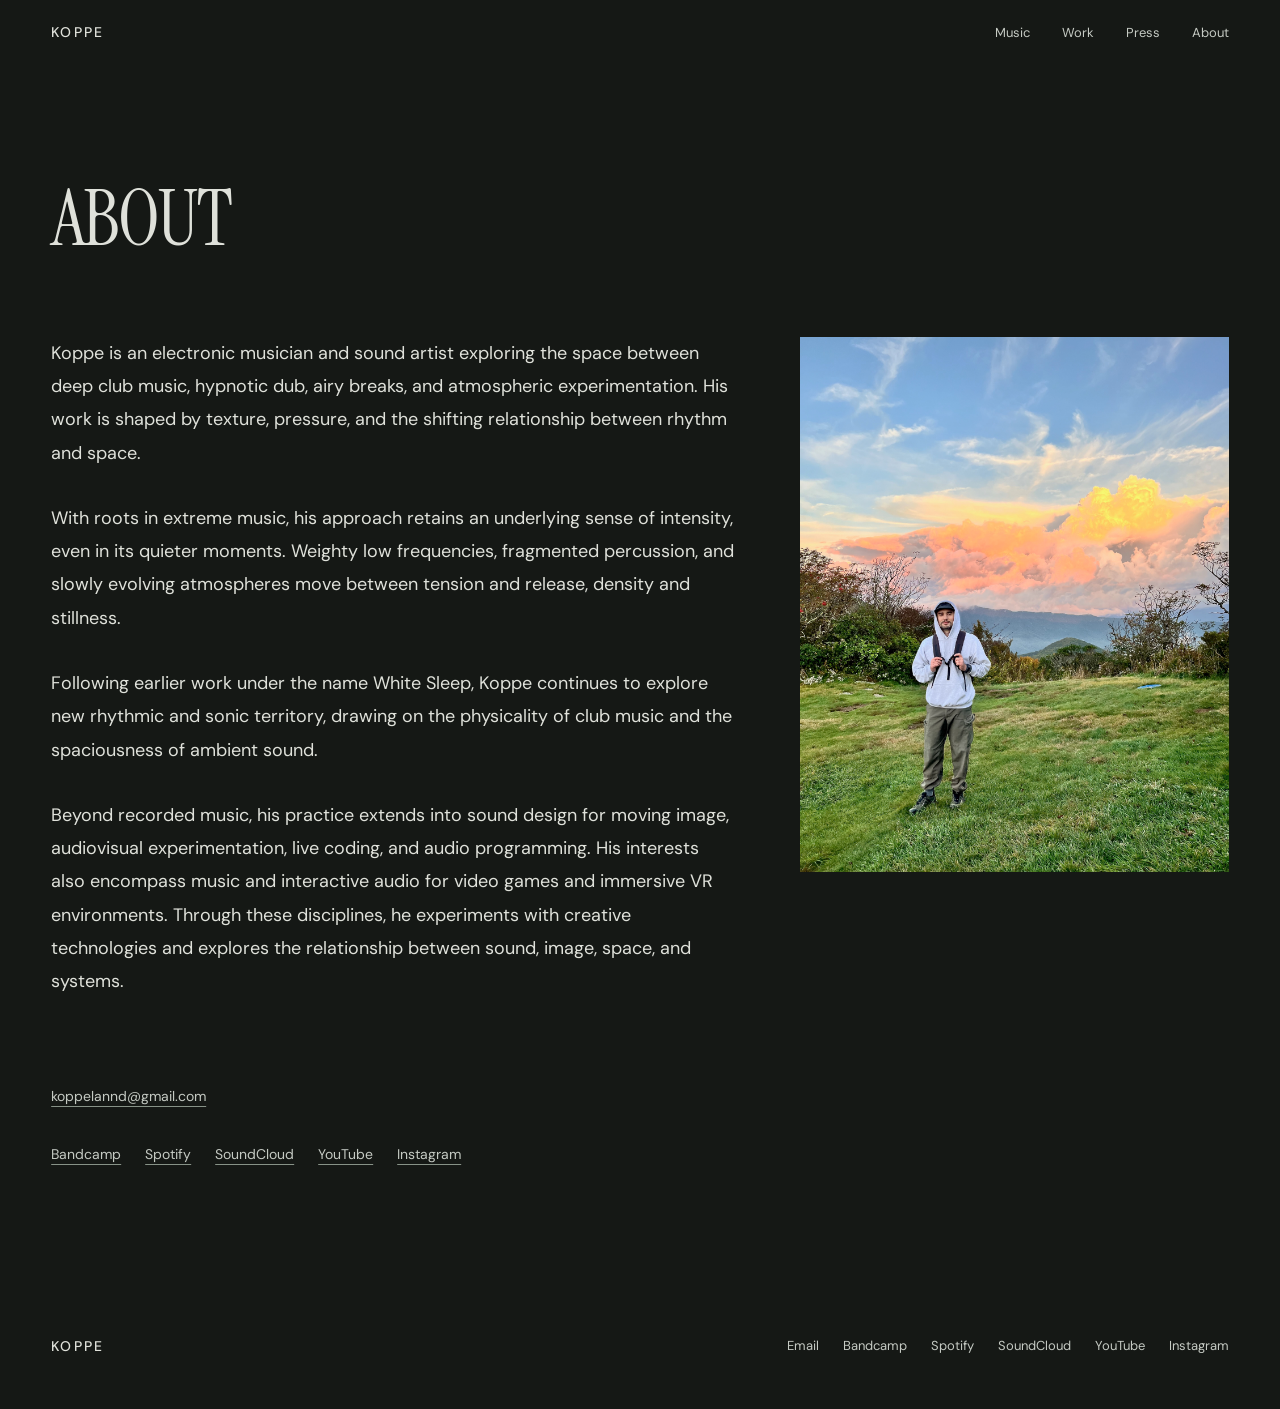
==== about/index.html @ 9ff7ba75 "Publish Koppe website" ====
<!DOCTYPE html><html lang="en" data-astro-cid-ta2fbyqs><head><meta charset="utf-8"><meta name="viewport" content="width=device-width, initial-scale=1"><meta name="generator" content="Astro v7.3.8"><meta name="description" content="About Koppe, electronic musician and sound artist."><title>About — Koppe</title><link rel="preconnect" href="https://fonts.googleapis.com"><link rel="preconnect" href="https://fonts.gstatic.com" crossorigin><link href="https://fonts.googleapis.com/css2?family=DM+Sans:wght@400;500&amp;family=IBM+Plex+Mono:wght@400&amp;family=Instrument+Serif&amp;display=swap" rel="stylesheet"><style>.work-item[data-astro-cid-nen7h5rs]{position:relative}.desktop-nav[data-astro-cid-nen7h5rs] .work-submenu[data-astro-cid-nen7h5rs]{background:var(--deep-peat);flex-direction:column;gap:0;min-width:10rem;padding:.5rem 1rem;display:none;position:absolute;top:100%;left:-1rem}.work-item[data-astro-cid-nen7h5rs]:hover .work-submenu[data-astro-cid-nen7h5rs],.work-item[data-astro-cid-nen7h5rs]:focus-within .work-submenu[data-astro-cid-nen7h5rs]{display:flex}.work-item[data-astro-cid-nen7h5rs].submenu-dismissed .work-submenu[data-astro-cid-nen7h5rs]{display:none}.mobile-menu[data-astro-cid-nen7h5rs] .mobile-work-links[data-astro-cid-nen7h5rs]{gap:0;padding-left:1rem}.site-footer[data-astro-cid-jo6i4kqk]{max-width:88rem;padding:2rem var(--page-gutter) 2.5rem;flex-wrap:wrap;justify-content:space-between;align-items:center;gap:1rem 3rem;margin-inline:auto;display:flex}.footer-wordmark[data-astro-cid-jo6i4kqk]{letter-spacing:.16em;padding-block:.875rem;font-size:.875rem;font-weight:500}nav[data-astro-cid-jo6i4kqk] ul[data-astro-cid-jo6i4kqk]{flex-wrap:wrap;gap:.25rem 1.5rem}nav[data-astro-cid-jo6i4kqk] a[data-astro-cid-jo6i4kqk]{min-height:44px}.visually-hidden[data-astro-cid-jo6i4kqk]{clip-path:inset(50%);white-space:nowrap;border:0;width:1px;height:1px;margin:-1px;padding:0;position:absolute;overflow:hidden}@media (width<=40rem){.site-footer[data-astro-cid-jo6i4kqk]{flex-direction:column;align-items:flex-start;gap:.5rem}}:root{color-scheme:dark;--deep-peat:#151815;--pine-black:#18211d;--cold-lake:#526562;--lichen:#879287;--fog:#c5cac3;--bone:#dfe1da;--muted-earth:#625f51;--font-display:"Instrument Serif", Georgia, serif;--font-body:"DM Sans", sans-serif;--font-mono:"IBM Plex Mono", monospace;--page-gutter:clamp(1.25rem, 4vw, 4rem);--header-height:4rem;font-family:var(--font-body);background:var(--deep-peat);color:var(--bone)}*{box-sizing:border-box}body{margin:0}a{color:inherit;text-decoration:none}a:visited{color:inherit}a:hover{color:var(--lichen)}a:focus-visible,summary:focus-visible{outline:2px solid var(--fog);outline-offset:5px}::selection{background:var(--cold-lake);color:var(--bone)}.skip-link{top:.75rem;left:var(--page-gutter);z-index:20;background:var(--pine-black);padding:.75rem 1rem;position:fixed;transform:translateY(-200%)}.skip-link:focus{transform:translateY(0)}main{scroll-margin-top:var(--header-height)}.site-header{z-index:10;min-height:var(--header-height);padding-inline:var(--page-gutter);background:var(--deep-peat);justify-content:space-between;align-items:center;display:flex;position:sticky;top:0}.wordmark{letter-spacing:.16em;padding-block:.75rem;font-size:.875rem;font-weight:500}nav ul{gap:2rem;margin:0;padding:0;list-style:none;display:flex}nav a{color:var(--fog);padding-block:.875rem;font-size:.8125rem;display:block}.mobile-menu{display:none}.hero{min-height:clamp(32rem,78svh,60rem);padding:6rem var(--page-gutter) 7rem;text-align:center;place-items:center;display:grid}.hero h1{font-family:var(--font-display);letter-spacing:-.025em;margin:0;font-size:clamp(5rem,17vw,17rem);font-weight:400;line-height:.95}.hero p{color:var(--fog);letter-spacing:.12em;margin:2rem 0 0;font-size:clamp(.875rem,1.2vw,1rem)}.landscape{margin:0}.landscape img{width:100%;height:auto;display:block}@media (width<=40rem){:root{--header-height:3.5rem}.desktop-nav{display:none}.mobile-menu{display:block}.mobile-menu summary{cursor:pointer;min-height:44px;color:var(--fog);align-items:center;gap:.75rem;font-size:.8125rem;list-style:none;display:flex}.mobile-menu summary::-webkit-details-marker{display:none}.mobile-menu summary span{font-size:1.125rem}.mobile-menu[open] summary span{transform:rotate(45deg)}.mobile-menu nav{padding:.75rem var(--page-gutter) 1.25rem;background:var(--deep-peat);border-bottom:1px solid #c5cac31a;position:absolute;inset:100% 0 auto}.mobile-menu ul{flex-direction:column;gap:.25rem}.mobile-menu a{min-height:44px}.hero{min-height:72svh;padding-block:6rem}.hero p{letter-spacing:.08em;margin-top:1.5rem}}@media (prefers-reduced-motion:reduce){*,:before,:after{scroll-behavior:auto!important}}
.about-page[data-astro-cid-ta2fbyqs]{max-width:88rem;padding:clamp(4rem, 9vw, 9rem) var(--page-gutter);margin-inline:auto}h1[data-astro-cid-ta2fbyqs]{font-family:var(--font-display);letter-spacing:-.025em;margin:0 0 clamp(3rem,6vw,6rem);font-size:clamp(2.5rem,6vw,6rem);font-weight:400;line-height:1.05}.biography[data-astro-cid-ta2fbyqs]{max-width:65ch;font-size:clamp(1rem,1.5vw,1.125rem);line-height:1.85}.about-layout[data-astro-cid-ta2fbyqs]{grid-template-columns:minmax(0,1fr);align-items:start;gap:clamp(2.5rem,5vw,5rem);display:grid}.portrait[data-astro-cid-ta2fbyqs]{aspect-ratio:4/5;object-fit:cover;object-position:40% 70%;width:100%;max-width:26rem;height:auto;display:block}@media (width>=56rem){.about-layout[data-astro-cid-ta2fbyqs]{grid-template-columns:minmax(0,1.6fr) minmax(0,1fr)}.biography[data-astro-cid-ta2fbyqs]{grid-area:1/1}.portrait[data-astro-cid-ta2fbyqs]{grid-area:1/2;max-width:none}}.biography[data-astro-cid-ta2fbyqs] p[data-astro-cid-ta2fbyqs]{margin:0 0 2rem}.biography[data-astro-cid-ta2fbyqs] p[data-astro-cid-ta2fbyqs]:last-child{margin-bottom:0}.contact[data-astro-cid-ta2fbyqs]{margin-top:clamp(3rem,6vw,5rem)}.contact[data-astro-cid-ta2fbyqs] a[data-astro-cid-ta2fbyqs]{color:var(--fog);text-decoration:underline;text-decoration-color:var(--lichen);text-underline-offset:.35em;padding-block:.75rem;font-size:.875rem;display:inline-block}.contact[data-astro-cid-ta2fbyqs] a[data-astro-cid-ta2fbyqs]:hover{color:var(--lichen)}.profile-links[data-astro-cid-ta2fbyqs]{flex-wrap:wrap;gap:.25rem 1.5rem;margin:1rem 0 0;padding:0;list-style:none;display:flex}.visually-hidden[data-astro-cid-ta2fbyqs]{clip-path:inset(50%);white-space:nowrap;border:0;width:1px;height:1px;margin:-1px;padding:0;position:absolute;overflow:hidden}
</style></head><body data-astro-cid-ta2fbyqs><a class="skip-link" href="#main" data-astro-cid-ta2fbyqs>Skip to content</a><header class="site-header" data-astro-cid-nen7h5rs><a class="wordmark" href="/" aria-label="Koppe home" data-astro-cid-nen7h5rs>KOPPE</a><nav class="desktop-nav" aria-label="Main navigation" data-astro-cid-nen7h5rs><ul data-astro-cid-nen7h5rs><li data-astro-cid-nen7h5rs><a href="/music/" data-astro-cid-nen7h5rs>Music</a></li><li class="work-item" data-astro-cid-nen7h5rs><a href="/work" data-astro-cid-nen7h5rs>Work</a><ul class="work-submenu" data-astro-cid-nen7h5rs><li data-astro-cid-nen7h5rs><a href="/work#sound-design" data-astro-cid-nen7h5rs>Sound Design</a></li><li data-astro-cid-nen7h5rs><a href="/work#audiovisual" data-astro-cid-nen7h5rs>Audiovisual</a></li></ul></li><li data-astro-cid-nen7h5rs><a href="/press/" data-astro-cid-nen7h5rs>Press</a></li><li data-astro-cid-nen7h5rs><a href="/about/" data-astro-cid-nen7h5rs>About</a></li></ul></nav><details class="mobile-menu" data-astro-cid-nen7h5rs><summary data-astro-cid-nen7h5rs>Menu <span aria-hidden="true" data-astro-cid-nen7h5rs>+</span></summary><nav aria-label="Main navigation" data-astro-cid-nen7h5rs><ul data-astro-cid-nen7h5rs><li data-astro-cid-nen7h5rs><a href="/music/" data-astro-cid-nen7h5rs>Music</a></li><li data-astro-cid-nen7h5rs><a href="/work" data-astro-cid-nen7h5rs>Work</a><ul class="mobile-work-links" data-astro-cid-nen7h5rs><li data-astro-cid-nen7h5rs><a href="/work#sound-design" data-astro-cid-nen7h5rs>Sound Design</a></li><li data-astro-cid-nen7h5rs><a href="/work#audiovisual" data-astro-cid-nen7h5rs>Audiovisual</a></li></ul></li><li data-astro-cid-nen7h5rs><a href="/press/" data-astro-cid-nen7h5rs>Press</a></li><li data-astro-cid-nen7h5rs><a href="/about/" data-astro-cid-nen7h5rs>About</a></li></ul></nav></details></header><script type="module">var e=document.querySelector(`.mobile-menu`);e?.addEventListener(`keydown`,t=>{t.key===`Escape`&&(e.open=!1,e.querySelector(`summary`)?.focus())});var t=document.querySelector(`.work-item`);t?.addEventListener(`keydown`,e=>{e.key===`Escape`&&(t.querySelector(`a`)?.focus(),t.classList.add(`submenu-dismissed`))}),t?.addEventListener(`mouseenter`,()=>t.classList.remove(`submenu-dismissed`)),t?.addEventListener(`focusin`,()=>t.classList.remove(`submenu-dismissed`));</script><main id="main" tabindex="-1" class="about-page" data-astro-cid-ta2fbyqs><h1 data-astro-cid-ta2fbyqs>ABOUT</h1><div class="about-layout" data-astro-cid-ta2fbyqs><img class="portrait" src="/images/about-portrait.jpg" width="3024" height="4032" alt="Koppe standing outdoors in front of a mountain ridge beneath sunset clouds." decoding="async" data-astro-cid-ta2fbyqs><div class="biography" data-astro-cid-ta2fbyqs><p data-astro-cid-ta2fbyqs>Koppe is an electronic musician and sound artist exploring the space between deep club music, hypnotic dub, airy breaks, and atmospheric experimentation. His work is shaped by texture, pressure, and the shifting relationship between rhythm and space.</p><p data-astro-cid-ta2fbyqs>With roots in extreme music, his approach retains an underlying sense of intensity, even in its quieter moments. Weighty low frequencies, fragmented percussion, and slowly evolving atmospheres move between tension and release, density and stillness.</p><p data-astro-cid-ta2fbyqs>Following earlier work under the name White Sleep, Koppe continues to explore new rhythmic and sonic territory, drawing on the physicality of club music and the spaciousness of ambient sound.</p><p data-astro-cid-ta2fbyqs>Beyond recorded music, his practice extends into sound design for moving image, audiovisual experimentation, live coding, and audio programming. His interests also encompass music and interactive audio for video games and immersive VR environments. Through these disciplines, he experiments with creative technologies and explores the relationship between sound, image, space, and systems.</p></div></div><div class="contact" data-astro-cid-ta2fbyqs><a class="email" href="mailto:koppelannd@gmail.com" data-astro-cid-ta2fbyqs>koppelannd@gmail.com</a><ul class="profile-links" aria-label="Official artist profiles" data-astro-cid-ta2fbyqs><li data-astro-cid-ta2fbyqs><a href="https://koppe-electronics.bandcamp.com" target="_blank" rel="noopener noreferrer" data-astro-cid-ta2fbyqs>Bandcamp<span class="visually-hidden" data-astro-cid-ta2fbyqs> (opens in a new tab)</span></a></li><li data-astro-cid-ta2fbyqs><a href="https://open.spotify.com/artist/2EowWQXM9nYbIZPmDAREkE" target="_blank" rel="noopener noreferrer" data-astro-cid-ta2fbyqs>Spotify<span class="visually-hidden" data-astro-cid-ta2fbyqs> (opens in a new tab)</span></a></li><li data-astro-cid-ta2fbyqs><a href="https://soundcloud.com/koppe_electronics" target="_blank" rel="noopener noreferrer" data-astro-cid-ta2fbyqs>SoundCloud<span class="visually-hidden" data-astro-cid-ta2fbyqs> (opens in a new tab)</span></a></li><li data-astro-cid-ta2fbyqs><a href="https://www.youtube.com/@Koppe_Electronics" target="_blank" rel="noopener noreferrer" data-astro-cid-ta2fbyqs>YouTube<span class="visually-hidden" data-astro-cid-ta2fbyqs> (opens in a new tab)</span></a></li><li data-astro-cid-ta2fbyqs><a href="https://www.instagram.com/koppe_electronics/" target="_blank" rel="noopener noreferrer" data-astro-cid-ta2fbyqs>Instagram<span class="visually-hidden" data-astro-cid-ta2fbyqs> (opens in a new tab)</span></a></li></ul></div></main><footer class="site-footer" data-astro-cid-jo6i4kqk><a class="footer-wordmark" href="/" aria-label="Koppe home" data-astro-cid-jo6i4kqk>KOPPE</a><nav aria-label="Contact and artist profiles" data-astro-cid-jo6i4kqk><ul data-astro-cid-jo6i4kqk><li data-astro-cid-jo6i4kqk><a href="mailto:koppelannd@gmail.com" data-astro-cid-jo6i4kqk>Email</a></li><li data-astro-cid-jo6i4kqk><a href="https://koppe-electronics.bandcamp.com" target="_blank" rel="noopener noreferrer" data-astro-cid-jo6i4kqk>Bandcamp<span class="visually-hidden" data-astro-cid-jo6i4kqk> (opens in a new tab)</span></a></li><li data-astro-cid-jo6i4kqk><a href="https://open.spotify.com/artist/2EowWQXM9nYbIZPmDAREkE" target="_blank" rel="noopener noreferrer" data-astro-cid-jo6i4kqk>Spotify<span class="visually-hidden" data-astro-cid-jo6i4kqk> (opens in a new tab)</span></a></li><li data-astro-cid-jo6i4kqk><a href="https://soundcloud.com/koppe_electronics" target="_blank" rel="noopener noreferrer" data-astro-cid-jo6i4kqk>SoundCloud<span class="visually-hidden" data-astro-cid-jo6i4kqk> (opens in a new tab)</span></a></li><li data-astro-cid-jo6i4kqk><a href="https://www.youtube.com/@Koppe_Electronics" target="_blank" rel="noopener noreferrer" data-astro-cid-jo6i4kqk>YouTube<span class="visually-hidden" data-astro-cid-jo6i4kqk> (opens in a new tab)</span></a></li><li data-astro-cid-jo6i4kqk><a href="https://www.instagram.com/koppe_electronics/" target="_blank" rel="noopener noreferrer" data-astro-cid-jo6i4kqk>Instagram<span class="visually-hidden" data-astro-cid-jo6i4kqk> (opens in a new tab)</span></a></li></ul></nav></footer></body></html>
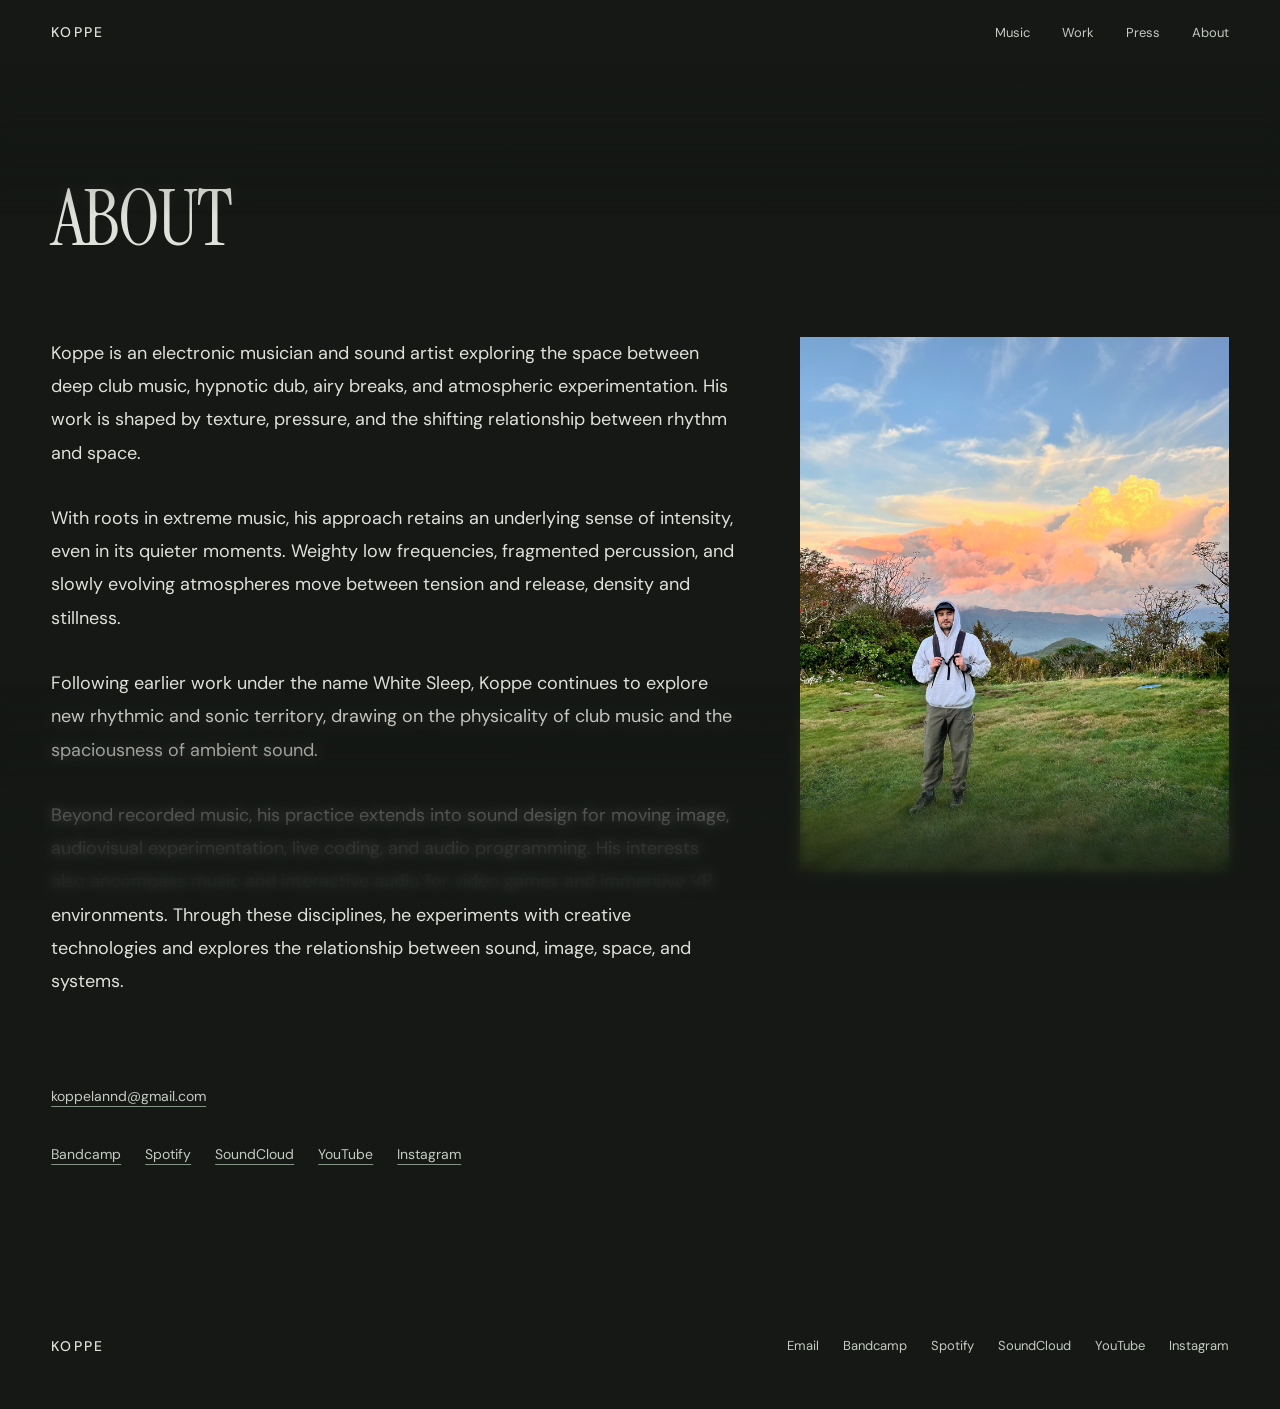
==== commit 280d2b1b: "Update Koppe website" ====
--- a/about/index.html
+++ b/about/index.html
@@ -1,3 +1,2 @@
-<!DOCTYPE html><html lang="en" data-astro-cid-ta2fbyqs><head><meta charset="utf-8"><meta name="viewport" content="width=device-width, initial-scale=1"><meta name="generator" content="Astro v7.3.8"><meta name="description" content="About Koppe, electronic musician and sound artist."><title>About — Koppe</title><link rel="preconnect" href="https://fonts.googleapis.com"><link rel="preconnect" href="https://fonts.gstatic.com" crossorigin><link href="https://fonts.googleapis.com/css2?family=DM+Sans:wght@400;500&amp;family=IBM+Plex+Mono:wght@400&amp;family=Instrument+Serif&amp;display=swap" rel="stylesheet"><style>.work-item[data-astro-cid-nen7h5rs]{position:relative}.desktop-nav[data-astro-cid-nen7h5rs] .work-submenu[data-astro-cid-nen7h5rs]{background:var(--deep-peat);flex-direction:column;gap:0;min-width:10rem;padding:.5rem 1rem;display:none;position:absolute;top:100%;left:-1rem}.work-item[data-astro-cid-nen7h5rs]:hover .work-submenu[data-astro-cid-nen7h5rs],.work-item[data-astro-cid-nen7h5rs]:focus-within .work-submenu[data-astro-cid-nen7h5rs]{display:flex}.work-item[data-astro-cid-nen7h5rs].submenu-dismissed .work-submenu[data-astro-cid-nen7h5rs]{display:none}.mobile-menu[data-astro-cid-nen7h5rs] .mobile-work-links[data-astro-cid-nen7h5rs]{gap:0;padding-left:1rem}.site-footer[data-astro-cid-jo6i4kqk]{max-width:88rem;padding:2rem var(--page-gutter) 2.5rem;flex-wrap:wrap;justify-content:space-between;align-items:center;gap:1rem 3rem;margin-inline:auto;display:flex}.footer-wordmark[data-astro-cid-jo6i4kqk]{letter-spacing:.16em;padding-block:.875rem;font-size:.875rem;font-weight:500}nav[data-astro-cid-jo6i4kqk] ul[data-astro-cid-jo6i4kqk]{flex-wrap:wrap;gap:.25rem 1.5rem}nav[data-astro-cid-jo6i4kqk] a[data-astro-cid-jo6i4kqk]{min-height:44px}.visually-hidden[data-astro-cid-jo6i4kqk]{clip-path:inset(50%);white-space:nowrap;border:0;width:1px;height:1px;margin:-1px;padding:0;position:absolute;overflow:hidden}@media (width<=40rem){.site-footer[data-astro-cid-jo6i4kqk]{flex-direction:column;align-items:flex-start;gap:.5rem}}:root{color-scheme:dark;--deep-peat:#151815;--pine-black:#18211d;--cold-lake:#526562;--lichen:#879287;--fog:#c5cac3;--bone:#dfe1da;--muted-earth:#625f51;--font-display:"Instrument Serif", Georgia, serif;--font-body:"DM Sans", sans-serif;--font-mono:"IBM Plex Mono", monospace;--page-gutter:clamp(1.25rem, 4vw, 4rem);--header-height:4rem;font-family:var(--font-body);background:var(--deep-peat);color:var(--bone)}*{box-sizing:border-box}body{margin:0}a{color:inherit;text-decoration:none}a:visited{color:inherit}a:hover{color:var(--lichen)}a:focus-visible,summary:focus-visible{outline:2px solid var(--fog);outline-offset:5px}::selection{background:var(--cold-lake);color:var(--bone)}.skip-link{top:.75rem;left:var(--page-gutter);z-index:20;background:var(--pine-black);padding:.75rem 1rem;position:fixed;transform:translateY(-200%)}.skip-link:focus{transform:translateY(0)}main{scroll-margin-top:var(--header-height)}.site-header{z-index:10;min-height:var(--header-height);padding-inline:var(--page-gutter);background:var(--deep-peat);justify-content:space-between;align-items:center;display:flex;position:sticky;top:0}.wordmark{letter-spacing:.16em;padding-block:.75rem;font-size:.875rem;font-weight:500}nav ul{gap:2rem;margin:0;padding:0;list-style:none;display:flex}nav a{color:var(--fog);padding-block:.875rem;font-size:.8125rem;display:block}.mobile-menu{display:none}.hero{min-height:clamp(32rem,78svh,60rem);padding:6rem var(--page-gutter) 7rem;text-align:center;place-items:center;display:grid}.hero h1{font-family:var(--font-display);letter-spacing:-.025em;margin:0;font-size:clamp(5rem,17vw,17rem);font-weight:400;line-height:.95}.hero p{color:var(--fog);letter-spacing:.12em;margin:2rem 0 0;font-size:clamp(.875rem,1.2vw,1rem)}.landscape{margin:0}.landscape img{width:100%;height:auto;display:block}@media (width<=40rem){:root{--header-height:3.5rem}.desktop-nav{display:none}.mobile-menu{display:block}.mobile-menu summary{cursor:pointer;min-height:44px;color:var(--fog);align-items:center;gap:.75rem;font-size:.8125rem;list-style:none;display:flex}.mobile-menu summary::-webkit-details-marker{display:none}.mobile-menu summary span{font-size:1.125rem}.mobile-menu[open] summary span{transform:rotate(45deg)}.mobile-menu nav{padding:.75rem var(--page-gutter) 1.25rem;background:var(--deep-peat);border-bottom:1px solid #c5cac31a;position:absolute;inset:100% 0 auto}.mobile-menu ul{flex-direction:column;gap:.25rem}.mobile-menu a{min-height:44px}.hero{min-height:72svh;padding-block:6rem}.hero p{letter-spacing:.08em;margin-top:1.5rem}}@media (prefers-reduced-motion:reduce){*,:before,:after{scroll-behavior:auto!important}}
-.about-page[data-astro-cid-ta2fbyqs]{max-width:88rem;padding:clamp(4rem, 9vw, 9rem) var(--page-gutter);margin-inline:auto}h1[data-astro-cid-ta2fbyqs]{font-family:var(--font-display);letter-spacing:-.025em;margin:0 0 clamp(3rem,6vw,6rem);font-size:clamp(2.5rem,6vw,6rem);font-weight:400;line-height:1.05}.biography[data-astro-cid-ta2fbyqs]{max-width:65ch;font-size:clamp(1rem,1.5vw,1.125rem);line-height:1.85}.about-layout[data-astro-cid-ta2fbyqs]{grid-template-columns:minmax(0,1fr);align-items:start;gap:clamp(2.5rem,5vw,5rem);display:grid}.portrait[data-astro-cid-ta2fbyqs]{aspect-ratio:4/5;object-fit:cover;object-position:40% 70%;width:100%;max-width:26rem;height:auto;display:block}@media (width>=56rem){.about-layout[data-astro-cid-ta2fbyqs]{grid-template-columns:minmax(0,1.6fr) minmax(0,1fr)}.biography[data-astro-cid-ta2fbyqs]{grid-area:1/1}.portrait[data-astro-cid-ta2fbyqs]{grid-area:1/2;max-width:none}}.biography[data-astro-cid-ta2fbyqs] p[data-astro-cid-ta2fbyqs]{margin:0 0 2rem}.biography[data-astro-cid-ta2fbyqs] p[data-astro-cid-ta2fbyqs]:last-child{margin-bottom:0}.contact[data-astro-cid-ta2fbyqs]{margin-top:clamp(3rem,6vw,5rem)}.contact[data-astro-cid-ta2fbyqs] a[data-astro-cid-ta2fbyqs]{color:var(--fog);text-decoration:underline;text-decoration-color:var(--lichen);text-underline-offset:.35em;padding-block:.75rem;font-size:.875rem;display:inline-block}.contact[data-astro-cid-ta2fbyqs] a[data-astro-cid-ta2fbyqs]:hover{color:var(--lichen)}.profile-links[data-astro-cid-ta2fbyqs]{flex-wrap:wrap;gap:.25rem 1.5rem;margin:1rem 0 0;padding:0;list-style:none;display:flex}.visually-hidden[data-astro-cid-ta2fbyqs]{clip-path:inset(50%);white-space:nowrap;border:0;width:1px;height:1px;margin:-1px;padding:0;position:absolute;overflow:hidden}
-</style></head><body data-astro-cid-ta2fbyqs><a class="skip-link" href="#main" data-astro-cid-ta2fbyqs>Skip to content</a><header class="site-header" data-astro-cid-nen7h5rs><a class="wordmark" href="/" aria-label="Koppe home" data-astro-cid-nen7h5rs>KOPPE</a><nav class="desktop-nav" aria-label="Main navigation" data-astro-cid-nen7h5rs><ul data-astro-cid-nen7h5rs><li data-astro-cid-nen7h5rs><a href="/music/" data-astro-cid-nen7h5rs>Music</a></li><li class="work-item" data-astro-cid-nen7h5rs><a href="/work" data-astro-cid-nen7h5rs>Work</a><ul class="work-submenu" data-astro-cid-nen7h5rs><li data-astro-cid-nen7h5rs><a href="/work#sound-design" data-astro-cid-nen7h5rs>Sound Design</a></li><li data-astro-cid-nen7h5rs><a href="/work#audiovisual" data-astro-cid-nen7h5rs>Audiovisual</a></li></ul></li><li data-astro-cid-nen7h5rs><a href="/press/" data-astro-cid-nen7h5rs>Press</a></li><li data-astro-cid-nen7h5rs><a href="/about/" data-astro-cid-nen7h5rs>About</a></li></ul></nav><details class="mobile-menu" data-astro-cid-nen7h5rs><summary data-astro-cid-nen7h5rs>Menu <span aria-hidden="true" data-astro-cid-nen7h5rs>+</span></summary><nav aria-label="Main navigation" data-astro-cid-nen7h5rs><ul data-astro-cid-nen7h5rs><li data-astro-cid-nen7h5rs><a href="/music/" data-astro-cid-nen7h5rs>Music</a></li><li data-astro-cid-nen7h5rs><a href="/work" data-astro-cid-nen7h5rs>Work</a><ul class="mobile-work-links" data-astro-cid-nen7h5rs><li data-astro-cid-nen7h5rs><a href="/work#sound-design" data-astro-cid-nen7h5rs>Sound Design</a></li><li data-astro-cid-nen7h5rs><a href="/work#audiovisual" data-astro-cid-nen7h5rs>Audiovisual</a></li></ul></li><li data-astro-cid-nen7h5rs><a href="/press/" data-astro-cid-nen7h5rs>Press</a></li><li data-astro-cid-nen7h5rs><a href="/about/" data-astro-cid-nen7h5rs>About</a></li></ul></nav></details></header><script type="module">var e=document.querySelector(`.mobile-menu`);e?.addEventListener(`keydown`,t=>{t.key===`Escape`&&(e.open=!1,e.querySelector(`summary`)?.focus())});var t=document.querySelector(`.work-item`);t?.addEventListener(`keydown`,e=>{e.key===`Escape`&&(t.querySelector(`a`)?.focus(),t.classList.add(`submenu-dismissed`))}),t?.addEventListener(`mouseenter`,()=>t.classList.remove(`submenu-dismissed`)),t?.addEventListener(`focusin`,()=>t.classList.remove(`submenu-dismissed`));</script><main id="main" tabindex="-1" class="about-page" data-astro-cid-ta2fbyqs><h1 data-astro-cid-ta2fbyqs>ABOUT</h1><div class="about-layout" data-astro-cid-ta2fbyqs><img class="portrait" src="/images/about-portrait.jpg" width="3024" height="4032" alt="Koppe standing outdoors in front of a mountain ridge beneath sunset clouds." decoding="async" data-astro-cid-ta2fbyqs><div class="biography" data-astro-cid-ta2fbyqs><p data-astro-cid-ta2fbyqs>Koppe is an electronic musician and sound artist exploring the space between deep club music, hypnotic dub, airy breaks, and atmospheric experimentation. His work is shaped by texture, pressure, and the shifting relationship between rhythm and space.</p><p data-astro-cid-ta2fbyqs>With roots in extreme music, his approach retains an underlying sense of intensity, even in its quieter moments. Weighty low frequencies, fragmented percussion, and slowly evolving atmospheres move between tension and release, density and stillness.</p><p data-astro-cid-ta2fbyqs>Following earlier work under the name White Sleep, Koppe continues to explore new rhythmic and sonic territory, drawing on the physicality of club music and the spaciousness of ambient sound.</p><p data-astro-cid-ta2fbyqs>Beyond recorded music, his practice extends into sound design for moving image, audiovisual experimentation, live coding, and audio programming. His interests also encompass music and interactive audio for video games and immersive VR environments. Through these disciplines, he experiments with creative technologies and explores the relationship between sound, image, space, and systems.</p></div></div><div class="contact" data-astro-cid-ta2fbyqs><a class="email" href="mailto:koppelannd@gmail.com" data-astro-cid-ta2fbyqs>koppelannd@gmail.com</a><ul class="profile-links" aria-label="Official artist profiles" data-astro-cid-ta2fbyqs><li data-astro-cid-ta2fbyqs><a href="https://koppe-electronics.bandcamp.com" target="_blank" rel="noopener noreferrer" data-astro-cid-ta2fbyqs>Bandcamp<span class="visually-hidden" data-astro-cid-ta2fbyqs> (opens in a new tab)</span></a></li><li data-astro-cid-ta2fbyqs><a href="https://open.spotify.com/artist/2EowWQXM9nYbIZPmDAREkE" target="_blank" rel="noopener noreferrer" data-astro-cid-ta2fbyqs>Spotify<span class="visually-hidden" data-astro-cid-ta2fbyqs> (opens in a new tab)</span></a></li><li data-astro-cid-ta2fbyqs><a href="https://soundcloud.com/koppe_electronics" target="_blank" rel="noopener noreferrer" data-astro-cid-ta2fbyqs>SoundCloud<span class="visually-hidden" data-astro-cid-ta2fbyqs> (opens in a new tab)</span></a></li><li data-astro-cid-ta2fbyqs><a href="https://www.youtube.com/@Koppe_Electronics" target="_blank" rel="noopener noreferrer" data-astro-cid-ta2fbyqs>YouTube<span class="visually-hidden" data-astro-cid-ta2fbyqs> (opens in a new tab)</span></a></li><li data-astro-cid-ta2fbyqs><a href="https://www.instagram.com/koppe_electronics/" target="_blank" rel="noopener noreferrer" data-astro-cid-ta2fbyqs>Instagram<span class="visually-hidden" data-astro-cid-ta2fbyqs> (opens in a new tab)</span></a></li></ul></div></main><footer class="site-footer" data-astro-cid-jo6i4kqk><a class="footer-wordmark" href="/" aria-label="Koppe home" data-astro-cid-jo6i4kqk>KOPPE</a><nav aria-label="Contact and artist profiles" data-astro-cid-jo6i4kqk><ul data-astro-cid-jo6i4kqk><li data-astro-cid-jo6i4kqk><a href="mailto:koppelannd@gmail.com" data-astro-cid-jo6i4kqk>Email</a></li><li data-astro-cid-jo6i4kqk><a href="https://koppe-electronics.bandcamp.com" target="_blank" rel="noopener noreferrer" data-astro-cid-jo6i4kqk>Bandcamp<span class="visually-hidden" data-astro-cid-jo6i4kqk> (opens in a new tab)</span></a></li><li data-astro-cid-jo6i4kqk><a href="https://open.spotify.com/artist/2EowWQXM9nYbIZPmDAREkE" target="_blank" rel="noopener noreferrer" data-astro-cid-jo6i4kqk>Spotify<span class="visually-hidden" data-astro-cid-jo6i4kqk> (opens in a new tab)</span></a></li><li data-astro-cid-jo6i4kqk><a href="https://soundcloud.com/koppe_electronics" target="_blank" rel="noopener noreferrer" data-astro-cid-jo6i4kqk>SoundCloud<span class="visually-hidden" data-astro-cid-jo6i4kqk> (opens in a new tab)</span></a></li><li data-astro-cid-jo6i4kqk><a href="https://www.youtube.com/@Koppe_Electronics" target="_blank" rel="noopener noreferrer" data-astro-cid-jo6i4kqk>YouTube<span class="visually-hidden" data-astro-cid-jo6i4kqk> (opens in a new tab)</span></a></li><li data-astro-cid-jo6i4kqk><a href="https://www.instagram.com/koppe_electronics/" target="_blank" rel="noopener noreferrer" data-astro-cid-jo6i4kqk>Instagram<span class="visually-hidden" data-astro-cid-jo6i4kqk> (opens in a new tab)</span></a></li></ul></nav></footer></body></html>+<!DOCTYPE html><html lang="en" data-astro-cid-ta2fbyqs><head><meta charset="utf-8"><meta name="viewport" content="width=device-width, initial-scale=1"><meta name="generator" content="Astro v7.3.8"><meta name="description" content="About Koppe, electronic musician and sound artist."><title>About — Koppe</title><link rel="preconnect" href="https://fonts.googleapis.com"><link rel="preconnect" href="https://fonts.gstatic.com" crossorigin><link href="https://fonts.googleapis.com/css2?family=DM+Sans:wght@400;500&amp;family=IBM+Plex+Mono:wght@400&amp;family=Instrument+Serif&amp;display=swap" rel="stylesheet"><link rel="stylesheet" href="/_astro/global.CVUH3s2-.css"><style>.about-page[data-astro-cid-ta2fbyqs]{max-width:88rem;padding:clamp(4rem, 9vw, 9rem) var(--page-gutter);margin-inline:auto}h1[data-astro-cid-ta2fbyqs]{font-family:var(--font-display);letter-spacing:-.025em;margin:0 0 clamp(3rem,6vw,6rem);font-size:clamp(2.5rem,6vw,6rem);font-weight:400;line-height:1.05}.biography[data-astro-cid-ta2fbyqs]{max-width:65ch;font-size:clamp(1rem,1.5vw,1.125rem);line-height:1.85}.about-layout[data-astro-cid-ta2fbyqs]{grid-template-columns:minmax(0,1fr);align-items:start;gap:clamp(2.5rem,5vw,5rem);display:grid}.portrait[data-astro-cid-ta2fbyqs]{aspect-ratio:4/5;object-fit:cover;object-position:40% 70%;width:100%;max-width:26rem;height:auto;display:block}@media (width>=56rem){.about-layout[data-astro-cid-ta2fbyqs]{grid-template-columns:minmax(0,1.6fr) minmax(0,1fr)}.biography[data-astro-cid-ta2fbyqs]{grid-area:1/1}.portrait[data-astro-cid-ta2fbyqs]{grid-area:1/2;max-width:none}}.biography[data-astro-cid-ta2fbyqs] p[data-astro-cid-ta2fbyqs]{margin:0 0 2rem}.biography[data-astro-cid-ta2fbyqs] p[data-astro-cid-ta2fbyqs]:last-child{margin-bottom:0}.contact[data-astro-cid-ta2fbyqs]{margin-top:clamp(3rem,6vw,5rem)}.contact[data-astro-cid-ta2fbyqs] a[data-astro-cid-ta2fbyqs]{color:var(--fog);text-decoration:underline;text-decoration-color:var(--lichen);text-underline-offset:.35em;padding-block:.75rem;font-size:.875rem;display:inline-block}.contact[data-astro-cid-ta2fbyqs] a[data-astro-cid-ta2fbyqs]:hover{color:var(--lichen)}.profile-links[data-astro-cid-ta2fbyqs]{flex-wrap:wrap;gap:.25rem 1.5rem;margin:1rem 0 0;padding:0;list-style:none;display:flex}.visually-hidden[data-astro-cid-ta2fbyqs]{clip-path:inset(50%);white-space:nowrap;border:0;width:1px;height:1px;margin:-1px;padding:0;position:absolute;overflow:hidden}
+</style></head><body data-astro-cid-ta2fbyqs><a class="skip-link" href="#main" data-astro-cid-ta2fbyqs>Skip to content</a><header class="site-header" data-astro-cid-nen7h5rs><a class="wordmark" href="/" aria-label="Koppe home" data-astro-cid-nen7h5rs>KOPPE</a><nav class="desktop-nav" aria-label="Main navigation" data-astro-cid-nen7h5rs><ul data-astro-cid-nen7h5rs><li data-astro-cid-nen7h5rs><a href="/music/" data-astro-cid-nen7h5rs>Music</a></li><li class="work-item" data-astro-cid-nen7h5rs><a href="/work" data-astro-cid-nen7h5rs>Work</a><ul class="work-submenu" data-astro-cid-nen7h5rs><li data-astro-cid-nen7h5rs><a href="/work#sound-design" data-astro-cid-nen7h5rs>Sound Design</a></li><li data-astro-cid-nen7h5rs><a href="/work#audiovisual" data-astro-cid-nen7h5rs>Audiovisual</a></li></ul></li><li data-astro-cid-nen7h5rs><a href="/press/" data-astro-cid-nen7h5rs>Press</a></li><li data-astro-cid-nen7h5rs><a href="/about/" data-astro-cid-nen7h5rs>About</a></li></ul></nav><details class="mobile-menu" data-astro-cid-nen7h5rs><summary data-astro-cid-nen7h5rs>Menu <span aria-hidden="true" data-astro-cid-nen7h5rs>+</span></summary><nav aria-label="Main navigation" data-astro-cid-nen7h5rs><ul data-astro-cid-nen7h5rs><li data-astro-cid-nen7h5rs><a href="/music/" data-astro-cid-nen7h5rs>Music</a></li><li data-astro-cid-nen7h5rs><a href="/work" data-astro-cid-nen7h5rs>Work</a><ul class="mobile-work-links" data-astro-cid-nen7h5rs><li data-astro-cid-nen7h5rs><a href="/work#sound-design" data-astro-cid-nen7h5rs>Sound Design</a></li><li data-astro-cid-nen7h5rs><a href="/work#audiovisual" data-astro-cid-nen7h5rs>Audiovisual</a></li></ul></li><li data-astro-cid-nen7h5rs><a href="/press/" data-astro-cid-nen7h5rs>Press</a></li><li data-astro-cid-nen7h5rs><a href="/about/" data-astro-cid-nen7h5rs>About</a></li></ul></nav></details></header><script type="module">var e=document.querySelector(`.mobile-menu`);e?.addEventListener(`keydown`,t=>{t.key===`Escape`&&(e.open=!1,e.querySelector(`summary`)?.focus())});var t=document.querySelector(`.work-item`);t?.addEventListener(`keydown`,e=>{e.key===`Escape`&&(t.querySelector(`a`)?.focus(),t.classList.add(`submenu-dismissed`))}),t?.addEventListener(`mouseenter`,()=>t.classList.remove(`submenu-dismissed`)),t?.addEventListener(`focusin`,()=>t.classList.remove(`submenu-dismissed`));</script><main id="main" tabindex="-1" class="about-page" data-astro-cid-ta2fbyqs><h1 data-astro-cid-ta2fbyqs>ABOUT</h1><div class="about-layout" data-astro-cid-ta2fbyqs><img data-reveal class="portrait" src="/images/about-portrait.jpg" width="3024" height="4032" alt="Koppe standing outdoors in front of a mountain ridge beneath sunset clouds." decoding="async" data-astro-cid-ta2fbyqs><div class="biography" data-reveal data-astro-cid-ta2fbyqs><p data-astro-cid-ta2fbyqs>Koppe is an electronic musician and sound artist exploring the space between deep club music, hypnotic dub, airy breaks, and atmospheric experimentation. His work is shaped by texture, pressure, and the shifting relationship between rhythm and space.</p><p data-astro-cid-ta2fbyqs>With roots in extreme music, his approach retains an underlying sense of intensity, even in its quieter moments. Weighty low frequencies, fragmented percussion, and slowly evolving atmospheres move between tension and release, density and stillness.</p><p data-astro-cid-ta2fbyqs>Following earlier work under the name White Sleep, Koppe continues to explore new rhythmic and sonic territory, drawing on the physicality of club music and the spaciousness of ambient sound.</p><p data-astro-cid-ta2fbyqs>Beyond recorded music, his practice extends into sound design for moving image, audiovisual experimentation, live coding, and audio programming. His interests also encompass music and interactive audio for video games and immersive VR environments. Through these disciplines, he experiments with creative technologies and explores the relationship between sound, image, space, and systems.</p></div></div><div class="contact" data-astro-cid-ta2fbyqs><a class="email" href="mailto:koppelannd@gmail.com" data-astro-cid-ta2fbyqs>koppelannd@gmail.com</a><ul class="profile-links" aria-label="Official artist profiles" data-astro-cid-ta2fbyqs><li data-astro-cid-ta2fbyqs><a href="https://koppe-electronics.bandcamp.com" target="_blank" rel="noopener noreferrer" data-astro-cid-ta2fbyqs>Bandcamp<span class="visually-hidden" data-astro-cid-ta2fbyqs> (opens in a new tab)</span></a></li><li data-astro-cid-ta2fbyqs><a href="https://open.spotify.com/artist/2EowWQXM9nYbIZPmDAREkE" target="_blank" rel="noopener noreferrer" data-astro-cid-ta2fbyqs>Spotify<span class="visually-hidden" data-astro-cid-ta2fbyqs> (opens in a new tab)</span></a></li><li data-astro-cid-ta2fbyqs><a href="https://soundcloud.com/koppe_electronics" target="_blank" rel="noopener noreferrer" data-astro-cid-ta2fbyqs>SoundCloud<span class="visually-hidden" data-astro-cid-ta2fbyqs> (opens in a new tab)</span></a></li><li data-astro-cid-ta2fbyqs><a href="https://www.youtube.com/@Koppe_Electronics" target="_blank" rel="noopener noreferrer" data-astro-cid-ta2fbyqs>YouTube<span class="visually-hidden" data-astro-cid-ta2fbyqs> (opens in a new tab)</span></a></li><li data-astro-cid-ta2fbyqs><a href="https://www.instagram.com/koppe_electronics/" target="_blank" rel="noopener noreferrer" data-astro-cid-ta2fbyqs>Instagram<span class="visually-hidden" data-astro-cid-ta2fbyqs> (opens in a new tab)</span></a></li></ul></div></main><footer class="site-footer" data-astro-cid-jo6i4kqk><a class="footer-wordmark" href="/" aria-label="Koppe home" data-astro-cid-jo6i4kqk>KOPPE</a><nav aria-label="Contact and artist profiles" data-astro-cid-jo6i4kqk><ul data-astro-cid-jo6i4kqk><li data-astro-cid-jo6i4kqk><a href="mailto:koppelannd@gmail.com" data-astro-cid-jo6i4kqk>Email</a></li><li data-astro-cid-jo6i4kqk><a href="https://koppe-electronics.bandcamp.com" target="_blank" rel="noopener noreferrer" data-astro-cid-jo6i4kqk>Bandcamp<span class="visually-hidden" data-astro-cid-jo6i4kqk> (opens in a new tab)</span></a></li><li data-astro-cid-jo6i4kqk><a href="https://open.spotify.com/artist/2EowWQXM9nYbIZPmDAREkE" target="_blank" rel="noopener noreferrer" data-astro-cid-jo6i4kqk>Spotify<span class="visually-hidden" data-astro-cid-jo6i4kqk> (opens in a new tab)</span></a></li><li data-astro-cid-jo6i4kqk><a href="https://soundcloud.com/koppe_electronics" target="_blank" rel="noopener noreferrer" data-astro-cid-jo6i4kqk>SoundCloud<span class="visually-hidden" data-astro-cid-jo6i4kqk> (opens in a new tab)</span></a></li><li data-astro-cid-jo6i4kqk><a href="https://www.youtube.com/@Koppe_Electronics" target="_blank" rel="noopener noreferrer" data-astro-cid-jo6i4kqk>YouTube<span class="visually-hidden" data-astro-cid-jo6i4kqk> (opens in a new tab)</span></a></li><li data-astro-cid-jo6i4kqk><a href="https://www.instagram.com/koppe_electronics/" target="_blank" rel="noopener noreferrer" data-astro-cid-jo6i4kqk>Instagram<span class="visually-hidden" data-astro-cid-jo6i4kqk> (opens in a new tab)</span></a></li></ul></nav></footer><script type="module">var e=document.querySelectorAll(`[data-reveal]`),t=window.matchMedia(`(prefers-reduced-motion: reduce)`);if(!t.matches&&`IntersectionObserver`in window){let n=e=>{e.classList.remove(`reveal-pending`),r.unobserve(e)},r=new IntersectionObserver(e=>{for(let t of e)t.isIntersecting&&n(t.target)},{threshold:0,rootMargin:`0px 0px -24px 0px`});for(let t of e)t.classList.add(`reveal-pending`),r.observe(t),t.addEventListener(`focusin`,()=>{t.classList.add(`reveal-immediate`),n(t)},{once:!0});t.addEventListener(`change`,t=>{t.matches&&(r.disconnect(),e.forEach(e=>e.classList.remove(`reveal-pending`)))})}</script></body></html>
--- a/_astro/global.CVUH3s2-.css
+++ b/_astro/global.CVUH3s2-.css
@@ -0,0 +1 @@
+.work-item[data-astro-cid-nen7h5rs]{position:relative}.desktop-nav[data-astro-cid-nen7h5rs] .work-submenu[data-astro-cid-nen7h5rs]{background:var(--deep-peat);flex-direction:column;gap:0;min-width:10rem;padding:.5rem 1rem;display:none;position:absolute;top:100%;left:-1rem}.work-item[data-astro-cid-nen7h5rs]:hover .work-submenu[data-astro-cid-nen7h5rs],.work-item[data-astro-cid-nen7h5rs]:focus-within .work-submenu[data-astro-cid-nen7h5rs]{display:flex}.work-item[data-astro-cid-nen7h5rs].submenu-dismissed .work-submenu[data-astro-cid-nen7h5rs]{display:none}.mobile-menu[data-astro-cid-nen7h5rs] .mobile-work-links[data-astro-cid-nen7h5rs]{gap:0;padding-left:1rem}.site-footer[data-astro-cid-jo6i4kqk]{max-width:88rem;padding:2rem var(--page-gutter) 2.5rem;flex-wrap:wrap;justify-content:space-between;align-items:center;gap:1rem 3rem;margin-inline:auto;display:flex}.footer-wordmark[data-astro-cid-jo6i4kqk]{letter-spacing:.16em;padding-block:.875rem;font-size:.875rem;font-weight:500}nav[data-astro-cid-jo6i4kqk] ul[data-astro-cid-jo6i4kqk]{flex-wrap:wrap;gap:.25rem 1.5rem}nav[data-astro-cid-jo6i4kqk] a[data-astro-cid-jo6i4kqk]{min-height:44px}.visually-hidden[data-astro-cid-jo6i4kqk]{clip-path:inset(50%);white-space:nowrap;border:0;width:1px;height:1px;margin:-1px;padding:0;position:absolute;overflow:hidden}@media (width<=40rem){.site-footer[data-astro-cid-jo6i4kqk]{flex-direction:column;align-items:flex-start;gap:.5rem}}:root{color-scheme:dark;--deep-peat:#151815;--pine-black:#18211d;--cold-lake:#526562;--lichen:#879287;--fog:#c5cac3;--bone:#dfe1da;--muted-earth:#625f51;--font-display:"Instrument Serif", Georgia, serif;--font-body:"DM Sans", sans-serif;--font-mono:"IBM Plex Mono", monospace;--page-gutter:clamp(1.25rem, 4vw, 4rem);--header-height:4rem;font-family:var(--font-body);background:var(--deep-peat);color:var(--bone)}*{box-sizing:border-box}body{margin:0}.site-footer{z-index:6;position:relative}body:after{content:"";z-index:5;pointer-events:none;background:linear-gradient(#151815d9 0%,#151815a6 6%,#1518154d 13%,#15181514 19%,#0000 24% 76%,#15181514 81%,#1518154d 87%,#151815a6 94%,#151815d9 100%);position:fixed;inset:0}@supports (backdrop-filter:blur(6px)) and (mask-image:linear-gradient(black, transparent)){body:before{content:"";z-index:4;pointer-events:none;backdrop-filter:blur(6px);--edge-mask:linear-gradient(to bottom, black 0%, #000000bf 6%, #0000004d 13%, transparent 24%, transparent 76%, #0000004d 87%, #000000bf 94%, black 100%);-webkit-mask-image:var(--edge-mask);mask-image:var(--edge-mask);position:fixed;inset:0}}@media (width<=40rem){body:after{opacity:.8}body:before{backdrop-filter:blur(4px)}}@media print,(forced-colors:active){body:before,body:after{display:none}}a{color:inherit;text-decoration:none}a:visited{color:inherit}a:hover,a:focus-visible{color:var(--lichen)}a,.mobile-menu summary{transition:color .35s,text-underline-offset .35s}.artwork-bounds{overflow:hidden}@media (prefers-reduced-motion:no-preference){.artwork-bounds img{transition:transform .4s}.release-hover:has(:focus-visible) .artwork-bounds img{transform:scale(1.015)}}@media (hover:hover) and (prefers-reduced-motion:no-preference){.release-hover:hover .artwork-bounds img{transform:scale(1.015)}}a:focus-visible,summary:focus-visible{outline:2px solid var(--fog);outline-offset:5px}::selection{background:var(--cold-lake);color:var(--bone)}.skip-link{top:.75rem;left:var(--page-gutter);z-index:20;background:var(--pine-black);padding:.75rem 1rem;position:fixed;transform:translateY(-200%)}.skip-link:focus{transform:translateY(0)}main{scroll-margin-top:var(--header-height)}.site-header{z-index:10;min-height:var(--header-height);padding-inline:var(--page-gutter);background:var(--deep-peat);justify-content:space-between;align-items:center;display:flex;position:sticky;top:0}.wordmark{letter-spacing:.16em;padding-block:.75rem;font-size:.875rem;font-weight:500}nav ul{gap:2rem;margin:0;padding:0;list-style:none;display:flex}nav a{color:var(--fog);padding-block:.875rem;font-size:.8125rem;display:block}.mobile-menu{display:none}.hero{min-height:clamp(32rem,78svh,60rem);padding:6rem var(--page-gutter) 7rem;text-align:center;place-items:center;display:grid}.hero h1{font-family:var(--font-display);letter-spacing:-.025em;margin:0;font-size:clamp(5rem,17vw,17rem);font-weight:400;line-height:.95}.hero p{color:var(--fog);letter-spacing:.12em;margin:2rem 0 0;font-size:clamp(.875rem,1.2vw,1rem)}.landscape{margin:0}.landscape img{width:100%;height:auto;display:block}@media (width<=40rem){:root{--header-height:3.5rem}.desktop-nav{display:none}.mobile-menu{display:block}.mobile-menu summary{cursor:pointer;min-height:44px;color:var(--fog);align-items:center;gap:.75rem;font-size:.8125rem;list-style:none;display:flex}.mobile-menu summary::-webkit-details-marker{display:none}.mobile-menu summary span{font-size:1.125rem}.mobile-menu[open] summary span{transform:rotate(45deg)}.mobile-menu nav{padding:.75rem var(--page-gutter) 1.25rem;background:var(--deep-peat);border-bottom:1px solid #c5cac31a;position:absolute;inset:100% 0 auto}.mobile-menu ul{flex-direction:column;gap:.25rem}.mobile-menu a{min-height:44px}.hero{min-height:72svh;padding-block:6rem}.hero p{letter-spacing:.08em;margin-top:1.5rem}}@media (prefers-reduced-motion:no-preference){[data-reveal]{transition:opacity .7s,transform .7s}[data-reveal].reveal-pending{opacity:.65;transform:translateY(16px)}[data-reveal].reveal-immediate{transition:none}}@media (prefers-reduced-motion:reduce){a,.mobile-menu summary{transition:none}*,:before,:after{scroll-behavior:auto!important}}
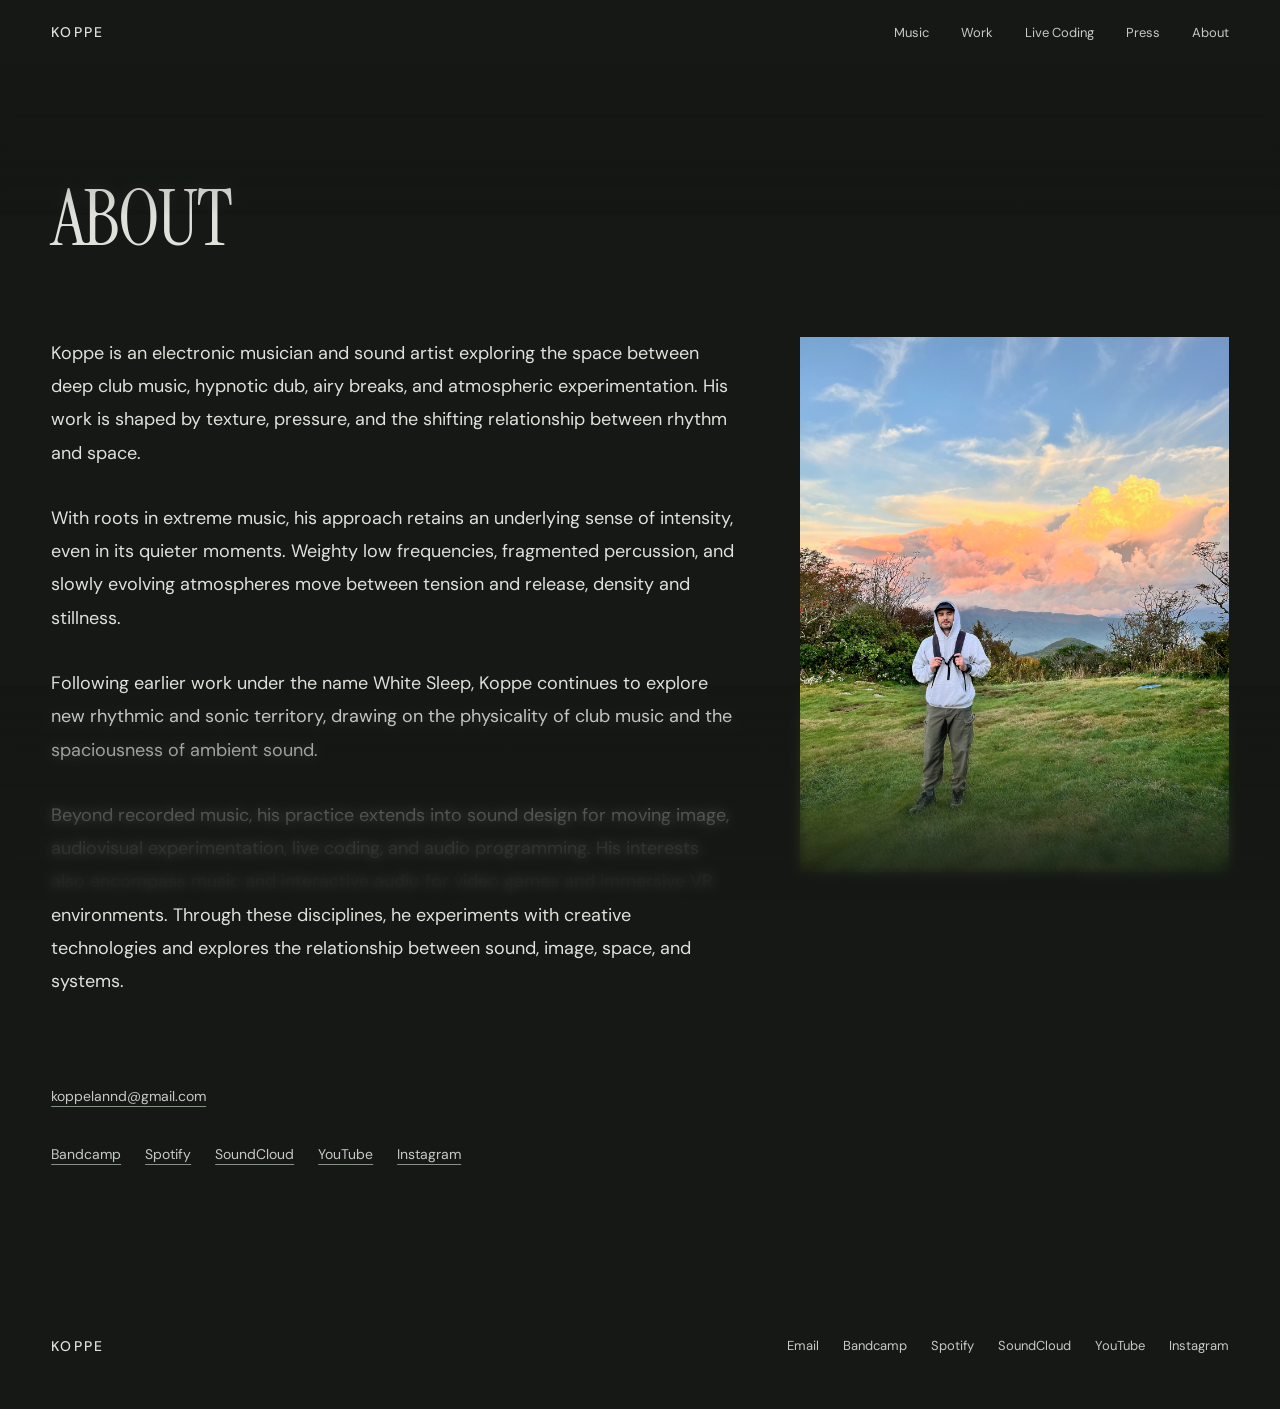
==== commit fe2fbcdf: "Update Koppe website" ====
--- a/about/index.html
+++ b/about/index.html
@@ -1,2 +1,2 @@
-<!DOCTYPE html><html lang="en" data-astro-cid-ta2fbyqs><head><meta charset="utf-8"><meta name="viewport" content="width=device-width, initial-scale=1"><meta name="generator" content="Astro v7.3.8"><meta name="description" content="About Koppe, electronic musician and sound artist."><title>About — Koppe</title><link rel="preconnect" href="https://fonts.googleapis.com"><link rel="preconnect" href="https://fonts.gstatic.com" crossorigin><link href="https://fonts.googleapis.com/css2?family=DM+Sans:wght@400;500&amp;family=IBM+Plex+Mono:wght@400&amp;family=Instrument+Serif&amp;display=swap" rel="stylesheet"><link rel="stylesheet" href="/_astro/global.CVUH3s2-.css"><style>.about-page[data-astro-cid-ta2fbyqs]{max-width:88rem;padding:clamp(4rem, 9vw, 9rem) var(--page-gutter);margin-inline:auto}h1[data-astro-cid-ta2fbyqs]{font-family:var(--font-display);letter-spacing:-.025em;margin:0 0 clamp(3rem,6vw,6rem);font-size:clamp(2.5rem,6vw,6rem);font-weight:400;line-height:1.05}.biography[data-astro-cid-ta2fbyqs]{max-width:65ch;font-size:clamp(1rem,1.5vw,1.125rem);line-height:1.85}.about-layout[data-astro-cid-ta2fbyqs]{grid-template-columns:minmax(0,1fr);align-items:start;gap:clamp(2.5rem,5vw,5rem);display:grid}.portrait[data-astro-cid-ta2fbyqs]{aspect-ratio:4/5;object-fit:cover;object-position:40% 70%;width:100%;max-width:26rem;height:auto;display:block}@media (width>=56rem){.about-layout[data-astro-cid-ta2fbyqs]{grid-template-columns:minmax(0,1.6fr) minmax(0,1fr)}.biography[data-astro-cid-ta2fbyqs]{grid-area:1/1}.portrait[data-astro-cid-ta2fbyqs]{grid-area:1/2;max-width:none}}.biography[data-astro-cid-ta2fbyqs] p[data-astro-cid-ta2fbyqs]{margin:0 0 2rem}.biography[data-astro-cid-ta2fbyqs] p[data-astro-cid-ta2fbyqs]:last-child{margin-bottom:0}.contact[data-astro-cid-ta2fbyqs]{margin-top:clamp(3rem,6vw,5rem)}.contact[data-astro-cid-ta2fbyqs] a[data-astro-cid-ta2fbyqs]{color:var(--fog);text-decoration:underline;text-decoration-color:var(--lichen);text-underline-offset:.35em;padding-block:.75rem;font-size:.875rem;display:inline-block}.contact[data-astro-cid-ta2fbyqs] a[data-astro-cid-ta2fbyqs]:hover{color:var(--lichen)}.profile-links[data-astro-cid-ta2fbyqs]{flex-wrap:wrap;gap:.25rem 1.5rem;margin:1rem 0 0;padding:0;list-style:none;display:flex}.visually-hidden[data-astro-cid-ta2fbyqs]{clip-path:inset(50%);white-space:nowrap;border:0;width:1px;height:1px;margin:-1px;padding:0;position:absolute;overflow:hidden}
-</style></head><body data-astro-cid-ta2fbyqs><a class="skip-link" href="#main" data-astro-cid-ta2fbyqs>Skip to content</a><header class="site-header" data-astro-cid-nen7h5rs><a class="wordmark" href="/" aria-label="Koppe home" data-astro-cid-nen7h5rs>KOPPE</a><nav class="desktop-nav" aria-label="Main navigation" data-astro-cid-nen7h5rs><ul data-astro-cid-nen7h5rs><li data-astro-cid-nen7h5rs><a href="/music/" data-astro-cid-nen7h5rs>Music</a></li><li class="work-item" data-astro-cid-nen7h5rs><a href="/work" data-astro-cid-nen7h5rs>Work</a><ul class="work-submenu" data-astro-cid-nen7h5rs><li data-astro-cid-nen7h5rs><a href="/work#sound-design" data-astro-cid-nen7h5rs>Sound Design</a></li><li data-astro-cid-nen7h5rs><a href="/work#audiovisual" data-astro-cid-nen7h5rs>Audiovisual</a></li></ul></li><li data-astro-cid-nen7h5rs><a href="/press/" data-astro-cid-nen7h5rs>Press</a></li><li data-astro-cid-nen7h5rs><a href="/about/" data-astro-cid-nen7h5rs>About</a></li></ul></nav><details class="mobile-menu" data-astro-cid-nen7h5rs><summary data-astro-cid-nen7h5rs>Menu <span aria-hidden="true" data-astro-cid-nen7h5rs>+</span></summary><nav aria-label="Main navigation" data-astro-cid-nen7h5rs><ul data-astro-cid-nen7h5rs><li data-astro-cid-nen7h5rs><a href="/music/" data-astro-cid-nen7h5rs>Music</a></li><li data-astro-cid-nen7h5rs><a href="/work" data-astro-cid-nen7h5rs>Work</a><ul class="mobile-work-links" data-astro-cid-nen7h5rs><li data-astro-cid-nen7h5rs><a href="/work#sound-design" data-astro-cid-nen7h5rs>Sound Design</a></li><li data-astro-cid-nen7h5rs><a href="/work#audiovisual" data-astro-cid-nen7h5rs>Audiovisual</a></li></ul></li><li data-astro-cid-nen7h5rs><a href="/press/" data-astro-cid-nen7h5rs>Press</a></li><li data-astro-cid-nen7h5rs><a href="/about/" data-astro-cid-nen7h5rs>About</a></li></ul></nav></details></header><script type="module">var e=document.querySelector(`.mobile-menu`);e?.addEventListener(`keydown`,t=>{t.key===`Escape`&&(e.open=!1,e.querySelector(`summary`)?.focus())});var t=document.querySelector(`.work-item`);t?.addEventListener(`keydown`,e=>{e.key===`Escape`&&(t.querySelector(`a`)?.focus(),t.classList.add(`submenu-dismissed`))}),t?.addEventListener(`mouseenter`,()=>t.classList.remove(`submenu-dismissed`)),t?.addEventListener(`focusin`,()=>t.classList.remove(`submenu-dismissed`));</script><main id="main" tabindex="-1" class="about-page" data-astro-cid-ta2fbyqs><h1 data-astro-cid-ta2fbyqs>ABOUT</h1><div class="about-layout" data-astro-cid-ta2fbyqs><img data-reveal class="portrait" src="/images/about-portrait.jpg" width="3024" height="4032" alt="Koppe standing outdoors in front of a mountain ridge beneath sunset clouds." decoding="async" data-astro-cid-ta2fbyqs><div class="biography" data-reveal data-astro-cid-ta2fbyqs><p data-astro-cid-ta2fbyqs>Koppe is an electronic musician and sound artist exploring the space between deep club music, hypnotic dub, airy breaks, and atmospheric experimentation. His work is shaped by texture, pressure, and the shifting relationship between rhythm and space.</p><p data-astro-cid-ta2fbyqs>With roots in extreme music, his approach retains an underlying sense of intensity, even in its quieter moments. Weighty low frequencies, fragmented percussion, and slowly evolving atmospheres move between tension and release, density and stillness.</p><p data-astro-cid-ta2fbyqs>Following earlier work under the name White Sleep, Koppe continues to explore new rhythmic and sonic territory, drawing on the physicality of club music and the spaciousness of ambient sound.</p><p data-astro-cid-ta2fbyqs>Beyond recorded music, his practice extends into sound design for moving image, audiovisual experimentation, live coding, and audio programming. His interests also encompass music and interactive audio for video games and immersive VR environments. Through these disciplines, he experiments with creative technologies and explores the relationship between sound, image, space, and systems.</p></div></div><div class="contact" data-astro-cid-ta2fbyqs><a class="email" href="mailto:koppelannd@gmail.com" data-astro-cid-ta2fbyqs>koppelannd@gmail.com</a><ul class="profile-links" aria-label="Official artist profiles" data-astro-cid-ta2fbyqs><li data-astro-cid-ta2fbyqs><a href="https://koppe-electronics.bandcamp.com" target="_blank" rel="noopener noreferrer" data-astro-cid-ta2fbyqs>Bandcamp<span class="visually-hidden" data-astro-cid-ta2fbyqs> (opens in a new tab)</span></a></li><li data-astro-cid-ta2fbyqs><a href="https://open.spotify.com/artist/2EowWQXM9nYbIZPmDAREkE" target="_blank" rel="noopener noreferrer" data-astro-cid-ta2fbyqs>Spotify<span class="visually-hidden" data-astro-cid-ta2fbyqs> (opens in a new tab)</span></a></li><li data-astro-cid-ta2fbyqs><a href="https://soundcloud.com/koppe_electronics" target="_blank" rel="noopener noreferrer" data-astro-cid-ta2fbyqs>SoundCloud<span class="visually-hidden" data-astro-cid-ta2fbyqs> (opens in a new tab)</span></a></li><li data-astro-cid-ta2fbyqs><a href="https://www.youtube.com/@Koppe_Electronics" target="_blank" rel="noopener noreferrer" data-astro-cid-ta2fbyqs>YouTube<span class="visually-hidden" data-astro-cid-ta2fbyqs> (opens in a new tab)</span></a></li><li data-astro-cid-ta2fbyqs><a href="https://www.instagram.com/koppe_electronics/" target="_blank" rel="noopener noreferrer" data-astro-cid-ta2fbyqs>Instagram<span class="visually-hidden" data-astro-cid-ta2fbyqs> (opens in a new tab)</span></a></li></ul></div></main><footer class="site-footer" data-astro-cid-jo6i4kqk><a class="footer-wordmark" href="/" aria-label="Koppe home" data-astro-cid-jo6i4kqk>KOPPE</a><nav aria-label="Contact and artist profiles" data-astro-cid-jo6i4kqk><ul data-astro-cid-jo6i4kqk><li data-astro-cid-jo6i4kqk><a href="mailto:koppelannd@gmail.com" data-astro-cid-jo6i4kqk>Email</a></li><li data-astro-cid-jo6i4kqk><a href="https://koppe-electronics.bandcamp.com" target="_blank" rel="noopener noreferrer" data-astro-cid-jo6i4kqk>Bandcamp<span class="visually-hidden" data-astro-cid-jo6i4kqk> (opens in a new tab)</span></a></li><li data-astro-cid-jo6i4kqk><a href="https://open.spotify.com/artist/2EowWQXM9nYbIZPmDAREkE" target="_blank" rel="noopener noreferrer" data-astro-cid-jo6i4kqk>Spotify<span class="visually-hidden" data-astro-cid-jo6i4kqk> (opens in a new tab)</span></a></li><li data-astro-cid-jo6i4kqk><a href="https://soundcloud.com/koppe_electronics" target="_blank" rel="noopener noreferrer" data-astro-cid-jo6i4kqk>SoundCloud<span class="visually-hidden" data-astro-cid-jo6i4kqk> (opens in a new tab)</span></a></li><li data-astro-cid-jo6i4kqk><a href="https://www.youtube.com/@Koppe_Electronics" target="_blank" rel="noopener noreferrer" data-astro-cid-jo6i4kqk>YouTube<span class="visually-hidden" data-astro-cid-jo6i4kqk> (opens in a new tab)</span></a></li><li data-astro-cid-jo6i4kqk><a href="https://www.instagram.com/koppe_electronics/" target="_blank" rel="noopener noreferrer" data-astro-cid-jo6i4kqk>Instagram<span class="visually-hidden" data-astro-cid-jo6i4kqk> (opens in a new tab)</span></a></li></ul></nav></footer><script type="module">var e=document.querySelectorAll(`[data-reveal]`),t=window.matchMedia(`(prefers-reduced-motion: reduce)`);if(!t.matches&&`IntersectionObserver`in window){let n=e=>{e.classList.remove(`reveal-pending`),r.unobserve(e)},r=new IntersectionObserver(e=>{for(let t of e)t.isIntersecting&&n(t.target)},{threshold:0,rootMargin:`0px 0px -24px 0px`});for(let t of e)t.classList.add(`reveal-pending`),r.observe(t),t.addEventListener(`focusin`,()=>{t.classList.add(`reveal-immediate`),n(t)},{once:!0});t.addEventListener(`change`,t=>{t.matches&&(r.disconnect(),e.forEach(e=>e.classList.remove(`reveal-pending`)))})}</script></body></html>+<!DOCTYPE html><html lang="en" data-astro-cid-ta2fbyqs><head><meta charset="utf-8"><meta name="viewport" content="width=device-width, initial-scale=1"><meta name="generator" content="Astro v7.3.8"><meta name="description" content="About Koppe, electronic musician and sound artist."><title>About — Koppe</title><link rel="preconnect" href="https://fonts.googleapis.com"><link rel="preconnect" href="https://fonts.gstatic.com" crossorigin><link href="https://fonts.googleapis.com/css2?family=DM+Sans:wght@400;500&amp;family=IBM+Plex+Mono:wght@400&amp;family=Instrument+Serif&amp;display=swap" rel="stylesheet"><link rel="stylesheet" href="/_astro/global.BTA8zCz9.css"><style>.about-page[data-astro-cid-ta2fbyqs]{max-width:88rem;padding:clamp(4rem, 9vw, 9rem) var(--page-gutter);margin-inline:auto}h1[data-astro-cid-ta2fbyqs]{font-family:var(--font-display);letter-spacing:-.025em;margin:0 0 clamp(3rem,6vw,6rem);font-size:clamp(2.5rem,6vw,6rem);font-weight:400;line-height:1.05}.biography[data-astro-cid-ta2fbyqs]{max-width:65ch;font-size:clamp(1rem,1.5vw,1.125rem);line-height:1.85}.about-layout[data-astro-cid-ta2fbyqs]{grid-template-columns:minmax(0,1fr);align-items:start;gap:clamp(2.5rem,5vw,5rem);display:grid}.portrait[data-astro-cid-ta2fbyqs]{aspect-ratio:4/5;object-fit:cover;object-position:40% 70%;width:100%;max-width:26rem;height:auto;display:block}@media (width>=56rem){.about-layout[data-astro-cid-ta2fbyqs]{grid-template-columns:minmax(0,1.6fr) minmax(0,1fr)}.biography[data-astro-cid-ta2fbyqs]{grid-area:1/1}.portrait[data-astro-cid-ta2fbyqs]{grid-area:1/2;max-width:none}}.biography[data-astro-cid-ta2fbyqs] p[data-astro-cid-ta2fbyqs]{margin:0 0 2rem}.biography[data-astro-cid-ta2fbyqs] p[data-astro-cid-ta2fbyqs]:last-child{margin-bottom:0}.contact[data-astro-cid-ta2fbyqs]{margin-top:clamp(3rem,6vw,5rem)}.contact[data-astro-cid-ta2fbyqs] a[data-astro-cid-ta2fbyqs]{color:var(--fog);text-decoration:underline;text-decoration-color:var(--lichen);text-underline-offset:.35em;padding-block:.75rem;font-size:.875rem;display:inline-block}.contact[data-astro-cid-ta2fbyqs] a[data-astro-cid-ta2fbyqs]:hover{color:var(--lichen)}.profile-links[data-astro-cid-ta2fbyqs]{flex-wrap:wrap;gap:.25rem 1.5rem;margin:1rem 0 0;padding:0;list-style:none;display:flex}.visually-hidden[data-astro-cid-ta2fbyqs]{clip-path:inset(50%);white-space:nowrap;border:0;width:1px;height:1px;margin:-1px;padding:0;position:absolute;overflow:hidden}
+</style></head><body data-astro-cid-ta2fbyqs><a class="skip-link" href="#main" data-astro-cid-ta2fbyqs>Skip to content</a><header class="site-header" data-astro-cid-nen7h5rs><a class="wordmark" href="/" aria-label="Koppe home" data-astro-cid-nen7h5rs>KOPPE</a><nav class="desktop-nav" aria-label="Main navigation" data-astro-cid-nen7h5rs><ul data-astro-cid-nen7h5rs><li data-astro-cid-nen7h5rs><a href="/music/" data-astro-cid-nen7h5rs>Music</a></li><li class="work-item" data-astro-cid-nen7h5rs><a href="/work" data-astro-cid-nen7h5rs>Work</a><ul class="work-submenu" data-astro-cid-nen7h5rs><li data-astro-cid-nen7h5rs><a href="/work#sound-design" data-astro-cid-nen7h5rs>Sound Design</a></li><li data-astro-cid-nen7h5rs><a href="/work#audiovisual" data-astro-cid-nen7h5rs>Audiovisual</a></li></ul></li><li data-astro-cid-nen7h5rs><a href="/experiments/sonic-study-001/" data-astro-cid-nen7h5rs>Live Coding</a></li><li data-astro-cid-nen7h5rs><a href="/press/" data-astro-cid-nen7h5rs>Press</a></li><li data-astro-cid-nen7h5rs><a href="/about/" data-astro-cid-nen7h5rs>About</a></li></ul></nav><details class="mobile-menu" data-astro-cid-nen7h5rs><summary data-astro-cid-nen7h5rs>Menu <span aria-hidden="true" data-astro-cid-nen7h5rs>+</span></summary><nav aria-label="Main navigation" data-astro-cid-nen7h5rs><ul data-astro-cid-nen7h5rs><li data-astro-cid-nen7h5rs><a href="/music/" data-astro-cid-nen7h5rs>Music</a></li><li data-astro-cid-nen7h5rs><a href="/work" data-astro-cid-nen7h5rs>Work</a><ul class="mobile-work-links" data-astro-cid-nen7h5rs><li data-astro-cid-nen7h5rs><a href="/work#sound-design" data-astro-cid-nen7h5rs>Sound Design</a></li><li data-astro-cid-nen7h5rs><a href="/work#audiovisual" data-astro-cid-nen7h5rs>Audiovisual</a></li></ul></li><li data-astro-cid-nen7h5rs><a href="/experiments/sonic-study-001/" data-astro-cid-nen7h5rs>Live Coding</a></li><li data-astro-cid-nen7h5rs><a href="/press/" data-astro-cid-nen7h5rs>Press</a></li><li data-astro-cid-nen7h5rs><a href="/about/" data-astro-cid-nen7h5rs>About</a></li></ul></nav></details></header><script type="module">var e=document.querySelector(`.mobile-menu`);e?.addEventListener(`keydown`,t=>{t.key===`Escape`&&(e.open=!1,e.querySelector(`summary`)?.focus())});var t=document.querySelector(`.work-item`);t?.addEventListener(`keydown`,e=>{e.key===`Escape`&&(t.querySelector(`a`)?.focus(),t.classList.add(`submenu-dismissed`))}),t?.addEventListener(`mouseenter`,()=>t.classList.remove(`submenu-dismissed`)),t?.addEventListener(`focusin`,()=>t.classList.remove(`submenu-dismissed`));</script><main id="main" tabindex="-1" class="about-page" data-astro-cid-ta2fbyqs><h1 data-astro-cid-ta2fbyqs>ABOUT</h1><div class="about-layout" data-astro-cid-ta2fbyqs><img data-reveal class="portrait" src="/images/about-portrait.jpg" width="3024" height="4032" alt="Koppe standing outdoors in front of a mountain ridge beneath sunset clouds." decoding="async" data-astro-cid-ta2fbyqs><div class="biography" data-reveal data-astro-cid-ta2fbyqs><p data-astro-cid-ta2fbyqs>Koppe is an electronic musician and sound artist exploring the space between deep club music, hypnotic dub, airy breaks, and atmospheric experimentation. His work is shaped by texture, pressure, and the shifting relationship between rhythm and space.</p><p data-astro-cid-ta2fbyqs>With roots in extreme music, his approach retains an underlying sense of intensity, even in its quieter moments. Weighty low frequencies, fragmented percussion, and slowly evolving atmospheres move between tension and release, density and stillness.</p><p data-astro-cid-ta2fbyqs>Following earlier work under the name White Sleep, Koppe continues to explore new rhythmic and sonic territory, drawing on the physicality of club music and the spaciousness of ambient sound.</p><p data-astro-cid-ta2fbyqs>Beyond recorded music, his practice extends into sound design for moving image, audiovisual experimentation, live coding, and audio programming. His interests also encompass music and interactive audio for video games and immersive VR environments. Through these disciplines, he experiments with creative technologies and explores the relationship between sound, image, space, and systems.</p></div></div><div class="contact" data-astro-cid-ta2fbyqs><a class="email" href="mailto:koppelannd@gmail.com" data-astro-cid-ta2fbyqs>koppelannd@gmail.com</a><ul class="profile-links" aria-label="Official artist profiles" data-astro-cid-ta2fbyqs><li data-astro-cid-ta2fbyqs><a href="https://koppe-electronics.bandcamp.com" target="_blank" rel="noopener noreferrer" data-astro-cid-ta2fbyqs>Bandcamp<span class="visually-hidden" data-astro-cid-ta2fbyqs> (opens in a new tab)</span></a></li><li data-astro-cid-ta2fbyqs><a href="https://open.spotify.com/artist/2EowWQXM9nYbIZPmDAREkE" target="_blank" rel="noopener noreferrer" data-astro-cid-ta2fbyqs>Spotify<span class="visually-hidden" data-astro-cid-ta2fbyqs> (opens in a new tab)</span></a></li><li data-astro-cid-ta2fbyqs><a href="https://soundcloud.com/koppe_electronics" target="_blank" rel="noopener noreferrer" data-astro-cid-ta2fbyqs>SoundCloud<span class="visually-hidden" data-astro-cid-ta2fbyqs> (opens in a new tab)</span></a></li><li data-astro-cid-ta2fbyqs><a href="https://www.youtube.com/@Koppe_Electronics" target="_blank" rel="noopener noreferrer" data-astro-cid-ta2fbyqs>YouTube<span class="visually-hidden" data-astro-cid-ta2fbyqs> (opens in a new tab)</span></a></li><li data-astro-cid-ta2fbyqs><a href="https://www.instagram.com/koppe_electronics/" target="_blank" rel="noopener noreferrer" data-astro-cid-ta2fbyqs>Instagram<span class="visually-hidden" data-astro-cid-ta2fbyqs> (opens in a new tab)</span></a></li></ul></div></main><footer class="site-footer" data-astro-cid-jo6i4kqk><a class="footer-wordmark" href="/" aria-label="Koppe home" data-astro-cid-jo6i4kqk>KOPPE</a><nav aria-label="Contact and artist profiles" data-astro-cid-jo6i4kqk><ul data-astro-cid-jo6i4kqk><li data-astro-cid-jo6i4kqk><a href="mailto:koppelannd@gmail.com" data-astro-cid-jo6i4kqk>Email</a></li><li data-astro-cid-jo6i4kqk><a href="https://koppe-electronics.bandcamp.com" target="_blank" rel="noopener noreferrer" data-astro-cid-jo6i4kqk>Bandcamp<span class="visually-hidden" data-astro-cid-jo6i4kqk> (opens in a new tab)</span></a></li><li data-astro-cid-jo6i4kqk><a href="https://open.spotify.com/artist/2EowWQXM9nYbIZPmDAREkE" target="_blank" rel="noopener noreferrer" data-astro-cid-jo6i4kqk>Spotify<span class="visually-hidden" data-astro-cid-jo6i4kqk> (opens in a new tab)</span></a></li><li data-astro-cid-jo6i4kqk><a href="https://soundcloud.com/koppe_electronics" target="_blank" rel="noopener noreferrer" data-astro-cid-jo6i4kqk>SoundCloud<span class="visually-hidden" data-astro-cid-jo6i4kqk> (opens in a new tab)</span></a></li><li data-astro-cid-jo6i4kqk><a href="https://www.youtube.com/@Koppe_Electronics" target="_blank" rel="noopener noreferrer" data-astro-cid-jo6i4kqk>YouTube<span class="visually-hidden" data-astro-cid-jo6i4kqk> (opens in a new tab)</span></a></li><li data-astro-cid-jo6i4kqk><a href="https://www.instagram.com/koppe_electronics/" target="_blank" rel="noopener noreferrer" data-astro-cid-jo6i4kqk>Instagram<span class="visually-hidden" data-astro-cid-jo6i4kqk> (opens in a new tab)</span></a></li></ul></nav></footer><script type="module">var e=document.querySelectorAll(`[data-reveal]`),t=window.matchMedia(`(prefers-reduced-motion: reduce)`);if(!t.matches&&`IntersectionObserver`in window){let n=e=>{e.classList.remove(`reveal-pending`),r.unobserve(e)},r=new IntersectionObserver(e=>{for(let t of e)t.isIntersecting&&n(t.target)},{threshold:0,rootMargin:`0px 0px -24px 0px`});for(let t of e)t.classList.add(`reveal-pending`),r.observe(t),t.addEventListener(`focusin`,()=>{t.classList.add(`reveal-immediate`),n(t)},{once:!0});t.addEventListener(`change`,t=>{t.matches&&(r.disconnect(),e.forEach(e=>e.classList.remove(`reveal-pending`)))})}</script></body></html>
--- a/_astro/global.BTA8zCz9.css
+++ b/_astro/global.BTA8zCz9.css
@@ -0,0 +1 @@
+a[data-astro-cid-nen7h5rs][aria-current=page]{color:var(--bone);text-underline-offset:.35em;text-decoration:underline}.work-item[data-astro-cid-nen7h5rs]{position:relative}.desktop-nav[data-astro-cid-nen7h5rs] .work-submenu[data-astro-cid-nen7h5rs]{background:var(--deep-peat);flex-direction:column;gap:0;min-width:10rem;padding:.5rem 1rem;display:none;position:absolute;top:100%;left:-1rem}.work-item[data-astro-cid-nen7h5rs]:hover .work-submenu[data-astro-cid-nen7h5rs],.work-item[data-astro-cid-nen7h5rs]:focus-within .work-submenu[data-astro-cid-nen7h5rs]{display:flex}.work-item[data-astro-cid-nen7h5rs].submenu-dismissed .work-submenu[data-astro-cid-nen7h5rs]{display:none}.mobile-menu[data-astro-cid-nen7h5rs] .mobile-work-links[data-astro-cid-nen7h5rs]{gap:0;padding-left:1rem}.site-footer[data-astro-cid-jo6i4kqk]{max-width:88rem;padding:2rem var(--page-gutter) 2.5rem;flex-wrap:wrap;justify-content:space-between;align-items:center;gap:1rem 3rem;margin-inline:auto;display:flex}.footer-wordmark[data-astro-cid-jo6i4kqk]{letter-spacing:.16em;padding-block:.875rem;font-size:.875rem;font-weight:500}nav[data-astro-cid-jo6i4kqk] ul[data-astro-cid-jo6i4kqk]{flex-wrap:wrap;gap:.25rem 1.5rem}nav[data-astro-cid-jo6i4kqk] a[data-astro-cid-jo6i4kqk]{min-height:44px}.visually-hidden[data-astro-cid-jo6i4kqk]{clip-path:inset(50%);white-space:nowrap;border:0;width:1px;height:1px;margin:-1px;padding:0;position:absolute;overflow:hidden}@media (width<=40rem){.site-footer[data-astro-cid-jo6i4kqk]{flex-direction:column;align-items:flex-start;gap:.5rem}}:root{color-scheme:dark;--deep-peat:#151815;--pine-black:#18211d;--cold-lake:#526562;--lichen:#879287;--fog:#c5cac3;--bone:#dfe1da;--muted-earth:#625f51;--font-display:"Instrument Serif", Georgia, serif;--font-body:"DM Sans", sans-serif;--font-mono:"IBM Plex Mono", monospace;--page-gutter:clamp(1.25rem, 4vw, 4rem);--header-height:4rem;font-family:var(--font-body);background:var(--deep-peat);color:var(--bone)}*{box-sizing:border-box}body{margin:0}.site-footer{z-index:6;position:relative}body:after{content:"";z-index:5;pointer-events:none;background:linear-gradient(#151815d9 0%,#151815a6 6%,#1518154d 13%,#15181514 19%,#0000 24% 76%,#15181514 81%,#1518154d 87%,#151815a6 94%,#151815d9 100%);position:fixed;inset:0}@supports (backdrop-filter:blur(6px)) and (mask-image:linear-gradient(black, transparent)){body:before{content:"";z-index:4;pointer-events:none;backdrop-filter:blur(6px);--edge-mask:linear-gradient(to bottom, black 0%, #000000bf 6%, #0000004d 13%, transparent 24%, transparent 76%, #0000004d 87%, #000000bf 94%, black 100%);-webkit-mask-image:var(--edge-mask);mask-image:var(--edge-mask);position:fixed;inset:0}}@media (width<=40rem){body:after{opacity:.8}body:before{backdrop-filter:blur(4px)}}@media print,(forced-colors:active){body:before,body:after{display:none}}a{color:inherit;text-decoration:none}a:visited{color:inherit}a:hover,a:focus-visible{color:var(--lichen)}a,.mobile-menu summary{transition:color .35s,text-underline-offset .35s}.artwork-bounds{overflow:hidden}@media (prefers-reduced-motion:no-preference){.artwork-bounds img{transition:transform .4s}.release-hover:has(:focus-visible) .artwork-bounds img{transform:scale(1.015)}}@media (hover:hover) and (prefers-reduced-motion:no-preference){.release-hover:hover .artwork-bounds img{transform:scale(1.015)}}a:focus-visible,summary:focus-visible{outline:2px solid var(--fog);outline-offset:5px}::selection{background:var(--cold-lake);color:var(--bone)}.skip-link{top:.75rem;left:var(--page-gutter);z-index:20;background:var(--pine-black);padding:.75rem 1rem;position:fixed;transform:translateY(-200%)}.skip-link:focus{transform:translateY(0)}main{scroll-margin-top:var(--header-height)}.site-header{z-index:10;min-height:var(--header-height);padding-inline:var(--page-gutter);background:var(--deep-peat);justify-content:space-between;align-items:center;display:flex;position:sticky;top:0}.wordmark{letter-spacing:.16em;padding-block:.75rem;font-size:.875rem;font-weight:500}nav ul{gap:2rem;margin:0;padding:0;list-style:none;display:flex}nav a{color:var(--fog);padding-block:.875rem;font-size:.8125rem;display:block}.mobile-menu{display:none}.hero{min-height:clamp(32rem,78svh,60rem);padding:6rem var(--page-gutter) 7rem;text-align:center;place-items:center;display:grid}.hero h1{font-family:var(--font-display);letter-spacing:-.025em;margin:0;font-size:clamp(5rem,17vw,17rem);font-weight:400;line-height:.95}.hero p{color:var(--fog);letter-spacing:.12em;margin:2rem 0 0;font-size:clamp(.875rem,1.2vw,1rem)}.landscape{margin:0}.landscape img{width:100%;height:auto;display:block}@media (width<=40rem){:root{--header-height:3.5rem}.desktop-nav{display:none}.mobile-menu{display:block}.mobile-menu summary{cursor:pointer;min-height:44px;color:var(--fog);align-items:center;gap:.75rem;font-size:.8125rem;list-style:none;display:flex}.mobile-menu summary::-webkit-details-marker{display:none}.mobile-menu summary span{font-size:1.125rem}.mobile-menu[open] summary span{transform:rotate(45deg)}.mobile-menu nav{padding:.75rem var(--page-gutter) 1.25rem;background:var(--deep-peat);border-bottom:1px solid #c5cac31a;position:absolute;inset:100% 0 auto}.mobile-menu ul{flex-direction:column;gap:.25rem}.mobile-menu a{min-height:44px}.hero{min-height:72svh;padding-block:6rem}.hero p{letter-spacing:.08em;margin-top:1.5rem}}@media (prefers-reduced-motion:no-preference){[data-reveal]{transition:opacity .7s,transform .7s}[data-reveal].reveal-pending{opacity:.65;transform:translateY(16px)}[data-reveal].reveal-immediate{transition:none}}@media (prefers-reduced-motion:reduce){a,.mobile-menu summary{transition:none}*,:before,:after{scroll-behavior:auto!important}}
